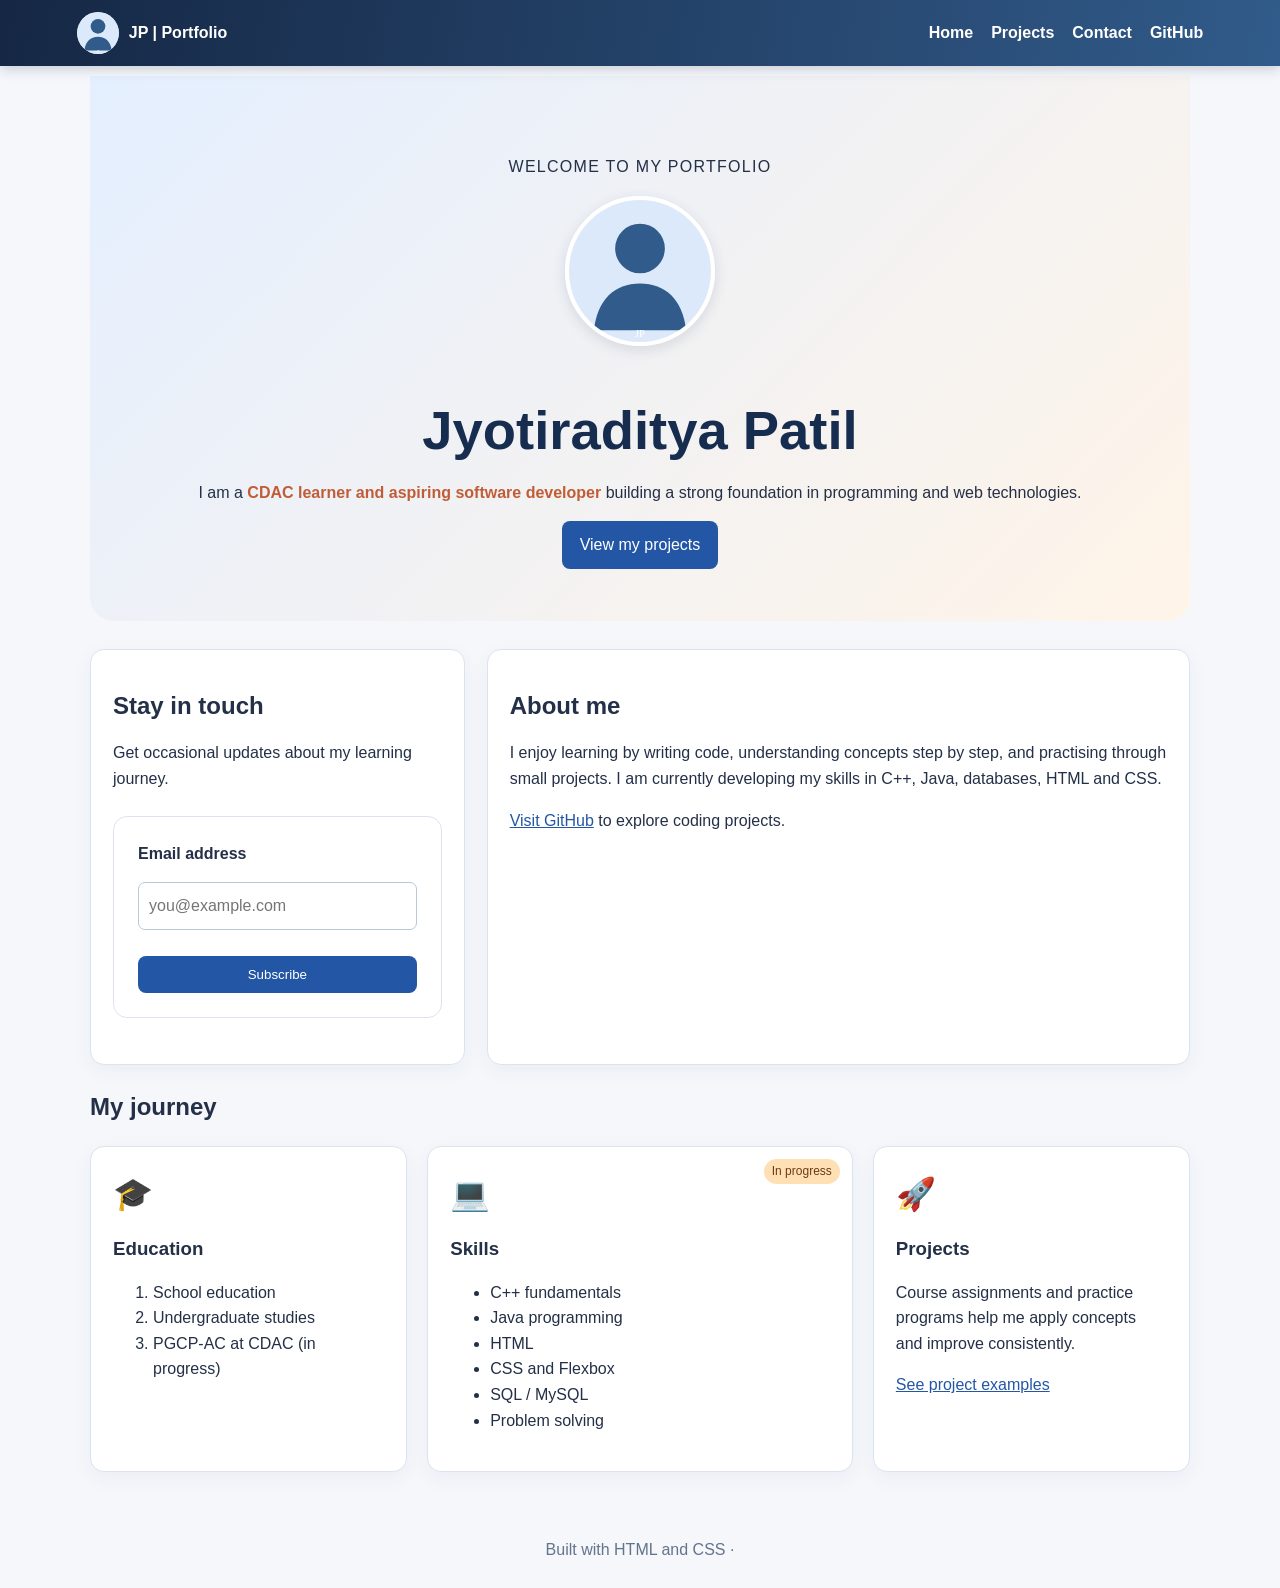
==== Assignments/WPT/Assignment 1/portfolio/index.html @ c7a5209a "new" ====
<!DOCTYPE html>
<html lang="en">
<head>
  <meta charset="UTF-8"><meta name="viewport" content="width=device-width, initial-scale=1.0">
  <title>Jyotiraditya Patil | Portfolio</title><link rel="stylesheet" href="style.css">
  <!-- Internal CSS is used for this page's small hero accent only. -->
  <style>.hero .welcome-note { letter-spacing: .08em; text-transform: uppercase; }</style>
</head>
<body>
<header id="main-nav">
  <a class="brand" href="index.html"><img class="logo" src="images/profile.svg" alt="JP logo"><span>JP | Portfolio</span></a>
  <nav class="nav-links" aria-label="Main navigation">
    <a href="index.html">Home</a><a href="projects.html">Projects</a><a href="contact.html">Contact</a><a href="https://github.com/" target="_blank" rel="noopener">GitHub</a>
  </nav>
</header>
<main>
  <section class="hero">
    <p class="welcome-note">Welcome to my portfolio</p>
    <img class="profile-photo" src="images/profile.svg" width="150" height="150" alt="Illustrated JP profile avatar">
    <h1>Jyotiraditya Patil</h1>
    <p>I am a <span class="tagline">CDAC learner and aspiring software developer</span> building a strong foundation in programming and web technologies.</p>
    <a class="button" href="projects.html">View my projects</a>
  </section>
  <section class="middle-row">
    <div class="subscribe">
      <h2>Stay in touch</h2><p>Get occasional updates about my learning journey.</p>
      <form action="#" method="get" aria-label="Subscribe form">
        <div class="field"><label for="subscribe-email">Email address</label><input id="subscribe-email" name="email" type="email" placeholder="you@example.com" required></div>
        <button type="submit">Subscribe</button>
      </form>
    </div>
    <div class="about-box"><h2>About me</h2><p>I enjoy learning by writing code, understanding concepts step by step, and practising through small projects. I am currently developing my skills in C++, Java, databases, HTML and CSS.</p><p><a href="https://github.com/" target="_blank" rel="noopener">Visit GitHub</a> to explore coding projects.</p></div>
  </section>
  <section><h2>My journey</h2><div class="card-row">
    <article class="card"><span class="card-icon" aria-hidden="true">🎓</span><h3>Education</h3><ol><li>School education</li><li>Undergraduate studies</li><li>PGCP-AC at CDAC (in progress)</li></ol></article>
    <article class="card featured"><span class="card-badge">In progress</span><span class="card-icon" aria-hidden="true">💻</span><h3>Skills</h3><ul id="skills-list"><li>C++ fundamentals</li><li>Java programming</li><li>HTML</li><li>CSS and Flexbox</li><li>SQL / MySQL</li><li>Problem solving</li></ul></article>
    <article class="card"><span class="card-icon" aria-hidden="true">🚀</span><h3>Projects</h3><p>Course assignments and practice programs help me apply concepts and improve consistently.</p><a href="projects.html">See project examples</a></article>
  </div></section>
</main>
<footer>Built with HTML and CSS · <!-- later: dark mode button here --></footer>
</body></html>
---- Assignments/WPT/Assignment 1/portfolio/style.css ----
/* Selector precedence (strongest to weakest, for normal rules): ID, class/attribute/pseudo-class, element/pseudo-element, universal. Inline styles usually beat these when importance is equal. */
* { box-sizing: border-box; }
html { scroll-behavior: smooth; }
body { margin: 0; padding-top: 76px; font-family: Arial, Helvetica, sans-serif; line-height: 1.6; color: #243047; background: #f5f7fb; }
h1, h2, h3 { line-height: 1.2; }
a { color: #2357a6; }
a:hover { color: #d35d38; transition: color .25s ease; }
#main-nav { position: fixed; top: 0; left: 0; right: 0; z-index: 10; display: flex; align-items: center; justify-content: space-between; gap: 1rem; padding: 12px 6%; color: white; background: linear-gradient(100deg, #152744, #315b8a); box-shadow: 0 3px 12px #14243b33; }
.brand { display: flex; align-items: center; gap: 10px; color: white; text-decoration: none; font-weight: bold; }
.logo { width: 42px; height: 42px; border-radius: 50%; object-fit: cover; background: #d9e6f7; }
.nav-links { display: flex; flex-wrap: wrap; gap: 18px; justify-content: center; }
.nav-links a { color: white; text-decoration: none; font-weight: bold; }
.nav-links a:hover { color: #ffcf8b; }
main, .page-wrap { width: min(1100px, 90%); margin: 0 auto; }
.hero { padding: 62px 20px 52px; text-align: center; background: linear-gradient(135deg, #e4efff, #fff4e8); border-radius: 0 0 24px 24px; }
.hero h1 { margin-bottom: 8px; font-size: clamp(2rem, 5vw, 3.4rem); color: #172d50; }
.tagline { color: #c15d36; font-weight: bold; }
.button, button { display: inline-block; border: 0; border-radius: 8px; padding: 11px 18px; background: #2357a6; color: white; text-decoration: none; cursor: pointer; transition: background .25s ease, transform .25s ease; }
.button:hover, button:hover { background: #d35d38; transform: translateY(-2px); }
.middle-row { display: flex; gap: 22px; align-items: stretch; margin: 28px 0; }
.subscribe, .about-box, .card, .project-card { background: white; border: 1px solid #dce3ef; border-radius: 14px; padding: 22px; margin: 0; box-shadow: 0 6px 20px #2036570d; }
.subscribe { flex: 1; }
.about-box { flex: 2; }
input, select, textarea { max-width: 100%; padding: 10px; border: 1px solid #bac7d8; border-radius: 7px; font: inherit; }
.subscribe input { width: 100%; margin: 8px 0 12px; }
.card-row, .project-cards { display: flex; gap: 20px; justify-content: center; margin: 24px 0 40px; }
.card { position: relative; flex: 1; width: 30%; }
.card.featured { flex: 1.4; }
.card-icon { font-size: 2rem; }
.card-badge { position: absolute; top: 12px; right: 12px; padding: 3px 8px; border-radius: 20px; background: #ffe0b5; color: #6e3913; font-size: .75rem; }
.profile-photo { width: 150px; height: 150px; border-radius: 50%; object-fit: cover; border: 4px solid white; box-shadow: 0 4px 14px #20365722; }
table { width: 100%; border-collapse: collapse; margin: 22px 0; background: white; }
th, td { border: 1px solid #cbd5e1; padding: 12px; text-align: left; }
th { background: #203b62; color: white; }
form { display: grid; gap: 14px; max-width: 760px; margin: 24px auto; padding: 24px; background: white; border-radius: 14px; border: 1px solid #dce3ef; }
form label { display: block; font-weight: bold; margin-bottom: 4px; }
.field { display: grid; gap: 4px; }
.inline-options { display: flex; flex-wrap: wrap; gap: 14px; }
footer { padding: 25px; text-align: center; color: #64748b; }
@media (max-width: 700px) { #main-nav { align-items: flex-start; flex-direction: column; } body { padding-top: 125px; } .middle-row, .card-row, .project-cards { flex-direction: column; } .card { width: 100%; } }
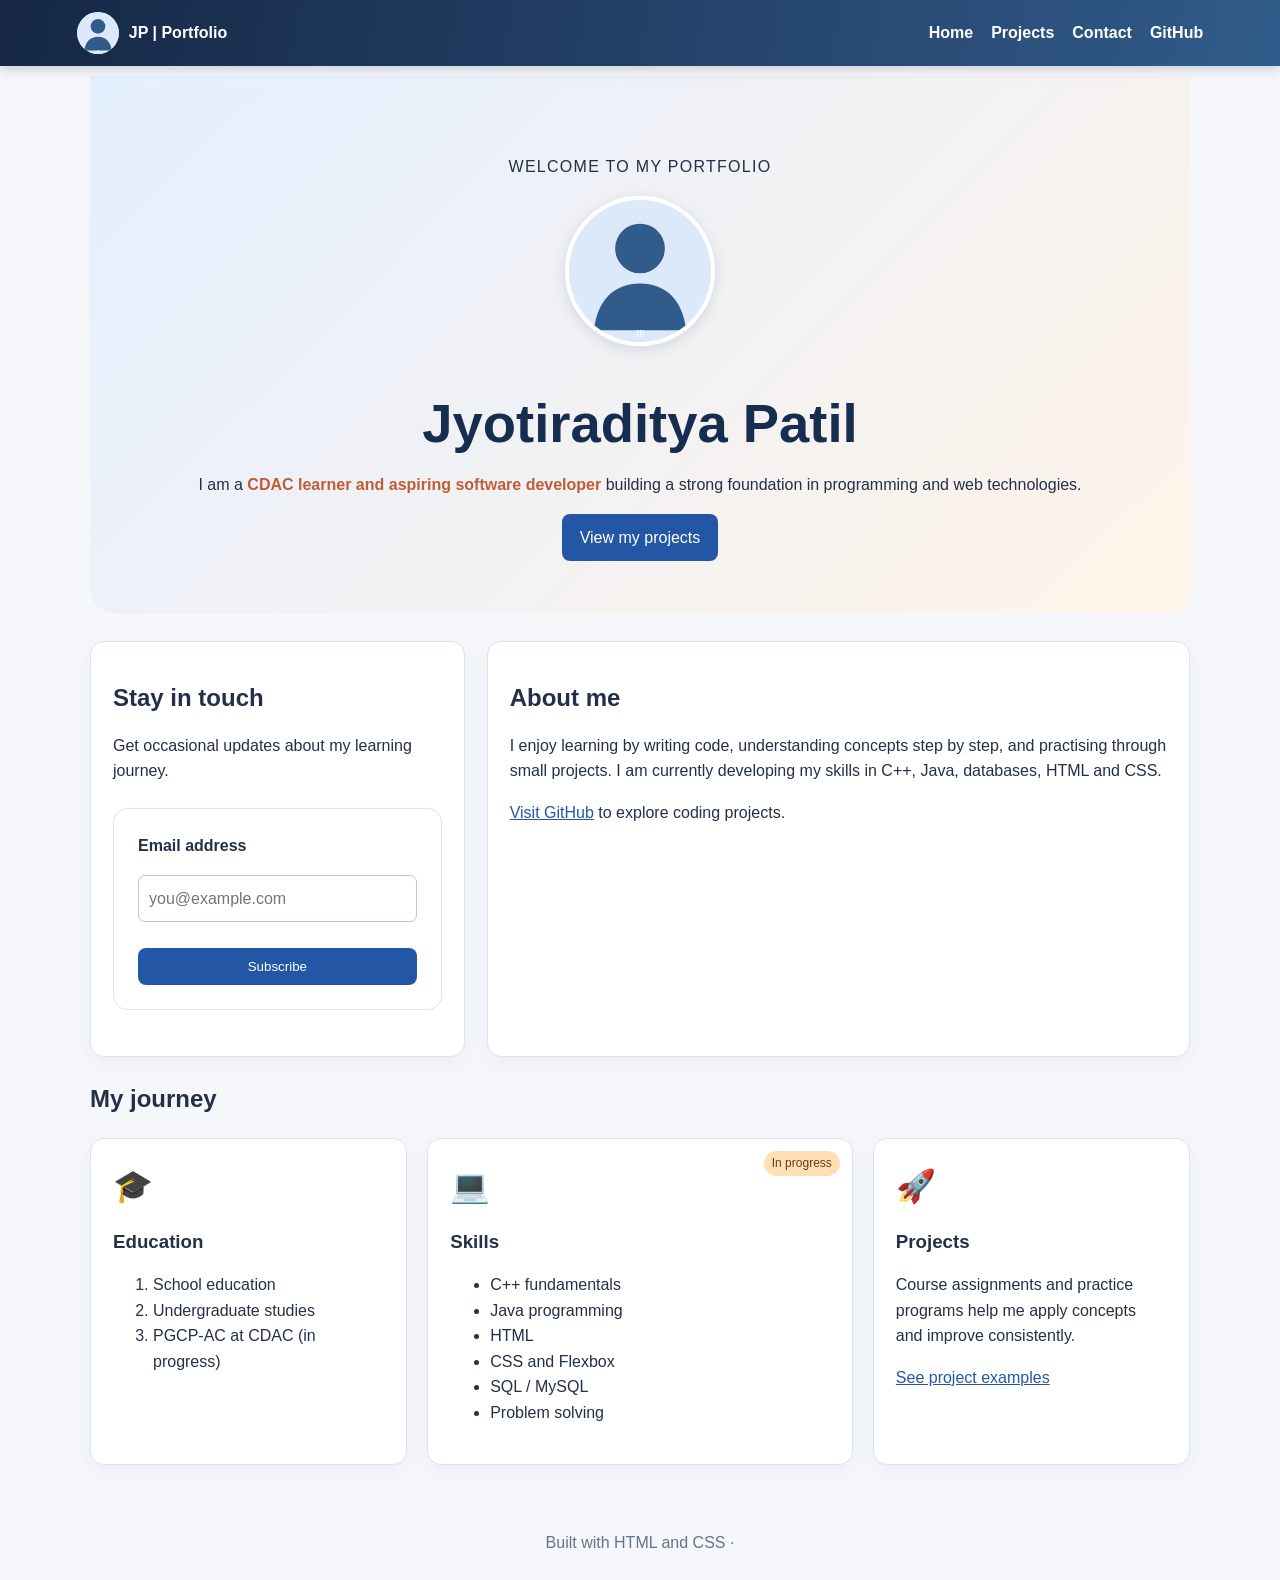
==== commit 38ad2e09: "new" ====
--- a/Assignments/WPT/Assignment 1/portfolio/index.html
+++ b/Assignments/WPT/Assignment 1/portfolio/index.html
@@ -1,41 +1,87 @@
-<!DOCTYPE html>
+<html>
 <html lang="en">
+
 <head>
-  <meta charset="UTF-8"><meta name="viewport" content="width=device-width, initial-scale=1.0">
-  <title>Jyotiraditya Patil | Portfolio</title><link rel="stylesheet" href="style.css">
+  <meta charset="UTF-8">
+  <meta name="viewport" content="width=device-width, initial-scale=1.0">
+  <title>Jyotiraditya Patil | Portfolio</title>
+  <link rel="stylesheet" href="style.css">
   <!-- Internal CSS is used for this page's small hero accent only. -->
-  <style>.hero .welcome-note { letter-spacing: .08em; text-transform: uppercase; }</style>
+  <style>
+    .hero .welcome-note {
+      letter-spacing: .08em;
+      text-transform: uppercase;
+    }
+  </style>
 </head>
+
 <body>
-<header id="main-nav">
-  <a class="brand" href="index.html"><img class="logo" src="images/profile.svg" alt="JP logo"><span>JP | Portfolio</span></a>
-  <nav class="nav-links" aria-label="Main navigation">
-    <a href="index.html">Home</a><a href="projects.html">Projects</a><a href="contact.html">Contact</a><a href="https://github.com/" target="_blank" rel="noopener">GitHub</a>
-  </nav>
-</header>
-<main>
-  <section class="hero">
-    <p class="welcome-note">Welcome to my portfolio</p>
-    <img class="profile-photo" src="images/profile.svg" width="150" height="150" alt="Illustrated JP profile avatar">
-    <h1>Jyotiraditya Patil</h1>
-    <p>I am a <span class="tagline">CDAC learner and aspiring software developer</span> building a strong foundation in programming and web technologies.</p>
-    <a class="button" href="projects.html">View my projects</a>
-  </section>
-  <section class="middle-row">
-    <div class="subscribe">
-      <h2>Stay in touch</h2><p>Get occasional updates about my learning journey.</p>
-      <form action="#" method="get" aria-label="Subscribe form">
-        <div class="field"><label for="subscribe-email">Email address</label><input id="subscribe-email" name="email" type="email" placeholder="you@example.com" required></div>
-        <button type="submit">Subscribe</button>
-      </form>
-    </div>
-    <div class="about-box"><h2>About me</h2><p>I enjoy learning by writing code, understanding concepts step by step, and practising through small projects. I am currently developing my skills in C++, Java, databases, HTML and CSS.</p><p><a href="https://github.com/" target="_blank" rel="noopener">Visit GitHub</a> to explore coding projects.</p></div>
-  </section>
-  <section><h2>My journey</h2><div class="card-row">
-    <article class="card"><span class="card-icon" aria-hidden="true">🎓</span><h3>Education</h3><ol><li>School education</li><li>Undergraduate studies</li><li>PGCP-AC at CDAC (in progress)</li></ol></article>
-    <article class="card featured"><span class="card-badge">In progress</span><span class="card-icon" aria-hidden="true">💻</span><h3>Skills</h3><ul id="skills-list"><li>C++ fundamentals</li><li>Java programming</li><li>HTML</li><li>CSS and Flexbox</li><li>SQL / MySQL</li><li>Problem solving</li></ul></article>
-    <article class="card"><span class="card-icon" aria-hidden="true">🚀</span><h3>Projects</h3><p>Course assignments and practice programs help me apply concepts and improve consistently.</p><a href="projects.html">See project examples</a></article>
-  </div></section>
-</main>
-<footer>Built with HTML and CSS · <!-- later: dark mode button here --></footer>
-</body></html>+  <header id="main-nav">
+    <a class="brand" href="index.html"><img class="logo" src="images/profile.svg" alt="JP logo"><span>JP |
+        Portfolio</span></a>
+    <nav class="nav-links" aria-label="Main navigation">
+      <a href="index.html">Home</a><a href="projects.html">Projects</a><a href="contact.html">Contact</a><a
+        href="https://github.com/" target="_blank" rel="noopener">GitHub</a>
+    </nav>
+  </header>
+  <main>
+    <section class="hero">
+      <p class="welcome-note">Welcome to my portfolio</p>
+      <img class="profile-photo" src="images/profile.svg" width="150" height="150" alt="Illustrated JP profile avatar">
+      <h1>Jyotiraditya Patil</h1>
+      <p>I am a <span class="tagline">CDAC learner and aspiring software developer</span> building a strong foundation
+        in programming and web technologies.</p>
+      <a class="button" href="projects.html">View my projects</a>
+    </section>
+    <section class="middle-row">
+      <div class="subscribe">
+        <h2>Stay in touch</h2>
+        <p>Get occasional updates about my learning journey.</p>
+        <form action="#" method="get" aria-label="Subscribe form">
+          <div class="field"><label for="subscribe-email">Email address</label><input id="subscribe-email" name="email"
+              type="email" placeholder="you@example.com" required></div>
+          <button type="submit">Subscribe</button>
+        </form>
+      </div>
+      <div class="about-box">
+        <h2>About me</h2>
+        <p>I enjoy learning by writing code, understanding concepts step by step, and practising through small projects.
+          I am currently developing my skills in C++, Java, databases, HTML and CSS.</p>
+        <p><a href="https://github.com/" target="_blank" rel="noopener">Visit GitHub</a> to explore coding projects.</p>
+      </div>
+    </section>
+    <section>
+      <h2>My journey</h2>
+      <div class="card-row">
+        <article class="card"><span class="card-icon" aria-hidden="true">🎓</span>
+          <h3>Education</h3>
+          <ol>
+            <li>School education</li>
+            <li>Undergraduate studies</li>
+            <li>PGCP-AC at CDAC (in progress)</li>
+          </ol>
+        </article>
+        <article class="card featured"><span class="card-badge">In progress</span><span class="card-icon"
+            aria-hidden="true">💻</span>
+          <h3>Skills</h3>
+          <ul id="skills-list">
+            <li>C++ fundamentals</li>
+            <li>Java programming</li>
+            <li>HTML</li>
+            <li>CSS and Flexbox</li>
+            <li>SQL / MySQL</li>
+            <li>Problem solving</li>
+          </ul>
+        </article>
+        <article class="card"><span class="card-icon" aria-hidden="true">🚀</span>
+          <h3>Projects</h3>
+          <p>Course assignments and practice programs help me apply concepts and improve consistently.</p><a
+            href="projects.html">See project examples</a>
+        </article>
+      </div>
+    </section>
+  </main>
+  <footer>Built with HTML and CSS · <!-- later: dark mode button here --></footer>
+</body>
+
+</html>
--- a/Assignments/WPT/Assignment 1/portfolio/style.css
+++ b/Assignments/WPT/Assignment 1/portfolio/style.css
@@ -1,40 +1,283 @@
 /* Selector precedence (strongest to weakest, for normal rules): ID, class/attribute/pseudo-class, element/pseudo-element, universal. Inline styles usually beat these when importance is equal. */
-* { box-sizing: border-box; }
-html { scroll-behavior: smooth; }
-body { margin: 0; padding-top: 76px; font-family: Arial, Helvetica, sans-serif; line-height: 1.6; color: #243047; background: #f5f7fb; }
-h1, h2, h3 { line-height: 1.2; }
-a { color: #2357a6; }
-a:hover { color: #d35d38; transition: color .25s ease; }
-#main-nav { position: fixed; top: 0; left: 0; right: 0; z-index: 10; display: flex; align-items: center; justify-content: space-between; gap: 1rem; padding: 12px 6%; color: white; background: linear-gradient(100deg, #152744, #315b8a); box-shadow: 0 3px 12px #14243b33; }
-.brand { display: flex; align-items: center; gap: 10px; color: white; text-decoration: none; font-weight: bold; }
-.logo { width: 42px; height: 42px; border-radius: 50%; object-fit: cover; background: #d9e6f7; }
-.nav-links { display: flex; flex-wrap: wrap; gap: 18px; justify-content: center; }
-.nav-links a { color: white; text-decoration: none; font-weight: bold; }
-.nav-links a:hover { color: #ffcf8b; }
-main, .page-wrap { width: min(1100px, 90%); margin: 0 auto; }
-.hero { padding: 62px 20px 52px; text-align: center; background: linear-gradient(135deg, #e4efff, #fff4e8); border-radius: 0 0 24px 24px; }
-.hero h1 { margin-bottom: 8px; font-size: clamp(2rem, 5vw, 3.4rem); color: #172d50; }
-.tagline { color: #c15d36; font-weight: bold; }
-.button, button { display: inline-block; border: 0; border-radius: 8px; padding: 11px 18px; background: #2357a6; color: white; text-decoration: none; cursor: pointer; transition: background .25s ease, transform .25s ease; }
-.button:hover, button:hover { background: #d35d38; transform: translateY(-2px); }
-.middle-row { display: flex; gap: 22px; align-items: stretch; margin: 28px 0; }
-.subscribe, .about-box, .card, .project-card { background: white; border: 1px solid #dce3ef; border-radius: 14px; padding: 22px; margin: 0; box-shadow: 0 6px 20px #2036570d; }
-.subscribe { flex: 1; }
-.about-box { flex: 2; }
-input, select, textarea { max-width: 100%; padding: 10px; border: 1px solid #bac7d8; border-radius: 7px; font: inherit; }
-.subscribe input { width: 100%; margin: 8px 0 12px; }
-.card-row, .project-cards { display: flex; gap: 20px; justify-content: center; margin: 24px 0 40px; }
-.card { position: relative; flex: 1; width: 30%; }
-.card.featured { flex: 1.4; }
-.card-icon { font-size: 2rem; }
-.card-badge { position: absolute; top: 12px; right: 12px; padding: 3px 8px; border-radius: 20px; background: #ffe0b5; color: #6e3913; font-size: .75rem; }
-.profile-photo { width: 150px; height: 150px; border-radius: 50%; object-fit: cover; border: 4px solid white; box-shadow: 0 4px 14px #20365722; }
-table { width: 100%; border-collapse: collapse; margin: 22px 0; background: white; }
-th, td { border: 1px solid #cbd5e1; padding: 12px; text-align: left; }
-th { background: #203b62; color: white; }
-form { display: grid; gap: 14px; max-width: 760px; margin: 24px auto; padding: 24px; background: white; border-radius: 14px; border: 1px solid #dce3ef; }
-form label { display: block; font-weight: bold; margin-bottom: 4px; }
-.field { display: grid; gap: 4px; }
-.inline-options { display: flex; flex-wrap: wrap; gap: 14px; }
-footer { padding: 25px; text-align: center; color: #64748b; }
-@media (max-width: 700px) { #main-nav { align-items: flex-start; flex-direction: column; } body { padding-top: 125px; } .middle-row, .card-row, .project-cards { flex-direction: column; } .card { width: 100%; } }
+* {
+    box-sizing: border-box;
+}
+
+html {
+    scroll-behavior: smooth;
+}
+
+body {
+    margin: 0;
+    padding-top: 76px;
+    font-family: Arial, Helvetica, sans-serif;
+    line-height: 1.6;
+    color: #243047;
+    background: #f5f7fb;
+}
+
+h1,
+h2,
+h3 {
+    line-height: 1.2;
+}
+
+a {
+    color: #2357a6;
+}
+
+a:hover {
+    color: #d35d38;
+    transition: color .25s ease;
+}
+
+#main-nav {
+    position: fixed;
+    top: 0;
+    left: 0;
+    right: 0;
+    z-index: 10;
+    display: flex;
+    align-items: center;
+    justify-content: space-between;
+    gap: 1rem;
+    padding: 12px 6%;
+    color: white;
+    background: linear-gradient(100deg, #152744, #315b8a);
+    box-shadow: 0 3px 12px #14243b33;
+}
+
+.brand {
+    display: flex;
+    align-items: center;
+    gap: 10px;
+    color: white;
+    text-decoration: none;
+    font-weight: bold;
+}
+
+.logo {
+    width: 42px;
+    height: 42px;
+    border-radius: 50%;
+    object-fit: cover;
+    background: #d9e6f7;
+}
+
+.nav-links {
+    display: flex;
+    flex-wrap: wrap;
+    gap: 18px;
+    justify-content: center;
+}
+
+.nav-links a {
+    color: white;
+    text-decoration: none;
+    font-weight: bold;
+}
+
+.nav-links a:hover {
+    color: #ffcf8b;
+}
+
+main,
+.page-wrap {
+    width: min(1100px, 90%);
+    margin: 0 auto;
+}
+
+.hero {
+    padding: 62px 20px 52px;
+    text-align: center;
+    background: linear-gradient(135deg, #e4efff, #fff4e8);
+    border-radius: 0 0 24px 24px;
+}
+
+.hero h1 {
+    margin-bottom: 8px;
+    font-size: clamp(2rem, 5vw, 3.4rem);
+    color: #172d50;
+}
+
+.tagline {
+    color: #c15d36;
+    font-weight: bold;
+}
+
+.button,
+button {
+    display: inline-block;
+    border: 0;
+    border-radius: 8px;
+    padding: 11px 18px;
+    background: #2357a6;
+    color: white;
+    text-decoration: none;
+    cursor: pointer;
+    transition: background .25s ease, transform .25s ease;
+}
+
+.button:hover,
+button:hover {
+    background: #d35d38;
+    transform: translateY(-2px);
+}
+
+.middle-row {
+    display: flex;
+    gap: 22px;
+    align-items: stretch;
+    margin: 28px 0;
+}
+
+.subscribe,
+.about-box,
+.card,
+.project-card {
+    background: white;
+    border: 1px solid #dce3ef;
+    border-radius: 14px;
+    padding: 22px;
+    margin: 0;
+    box-shadow: 0 6px 20px #2036570d;
+}
+
+.subscribe {
+    flex: 1;
+}
+
+.about-box {
+    flex: 2;
+}
+
+input,
+select,
+textarea {
+    max-width: 100%;
+    padding: 10px;
+    border: 1px solid #bac7d8;
+    border-radius: 7px;
+    font: inherit;
+}
+
+.subscribe input {
+    width: 100%;
+    margin: 8px 0 12px;
+}
+
+.card-row,
+.project-cards {
+    display: flex;
+    gap: 20px;
+    justify-content: center;
+    margin: 24px 0 40px;
+}
+
+.card {
+    position: relative;
+    flex: 1;
+    width: 30%;
+}
+
+.card.featured {
+    flex: 1.4;
+}
+
+.card-icon {
+    font-size: 2rem;
+}
+
+.card-badge {
+    position: absolute;
+    top: 12px;
+    right: 12px;
+    padding: 3px 8px;
+    border-radius: 20px;
+    background: #ffe0b5;
+    color: #6e3913;
+    font-size: .75rem;
+}
+
+.profile-photo {
+    width: 150px;
+    height: 150px;
+    border-radius: 50%;
+    object-fit: cover;
+    border: 4px solid white;
+    box-shadow: 0 4px 14px #20365722;
+}
+
+table {
+    width: 100%;
+    border-collapse: collapse;
+    margin: 22px 0;
+    background: white;
+}
+
+th,
+td {
+    border: 1px solid #cbd5e1;
+    padding: 12px;
+    text-align: left;
+}
+
+th {
+    background: #203b62;
+    color: white;
+}
+
+form {
+    display: grid;
+    gap: 14px;
+    max-width: 760px;
+    margin: 24px auto;
+    padding: 24px;
+    background: white;
+    border-radius: 14px;
+    border: 1px solid #dce3ef;
+}
+
+form label {
+    display: block;
+    font-weight: bold;
+    margin-bottom: 4px;
+}
+
+.field {
+    display: grid;
+    gap: 4px;
+}
+
+.inline-options {
+    display: flex;
+    flex-wrap: wrap;
+    gap: 14px;
+}
+
+footer {
+    padding: 25px;
+    text-align: center;
+    color: #64748b;
+}
+
+@media (max-width: 700px) {
+    #main-nav {
+        align-items: flex-start;
+        flex-direction: column;
+    }
+
+    body {
+        padding-top: 125px;
+    }
+
+    .middle-row,
+    .card-row,
+    .project-cards {
+        flex-direction: column;
+    }
+
+    .card {
+        width: 100%;
+    }
+}
